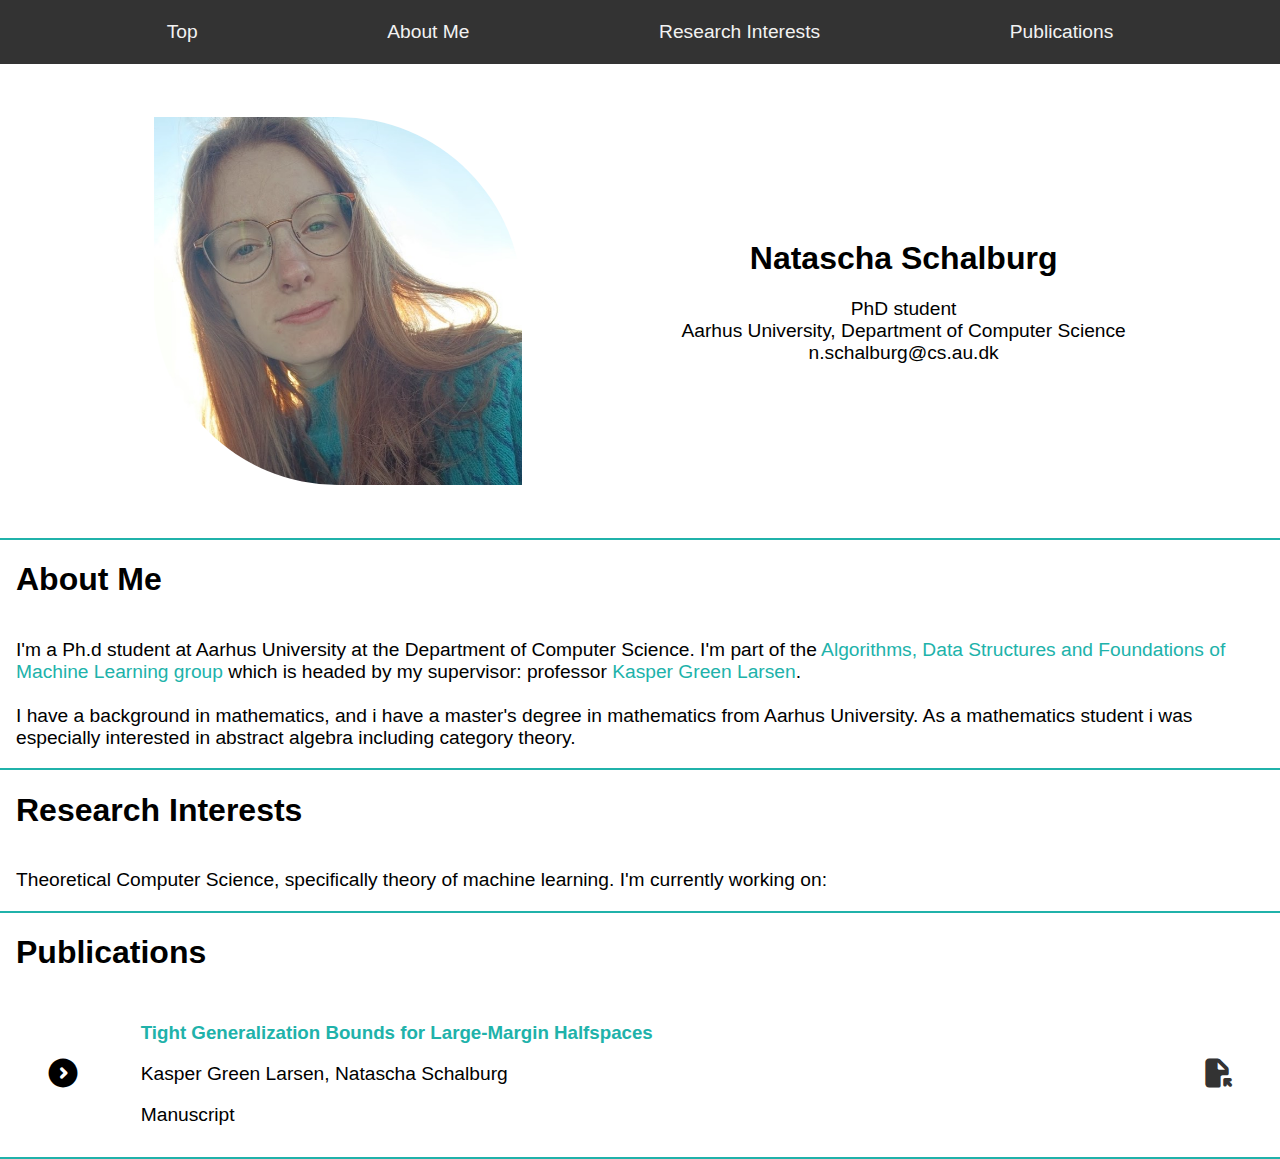
==== index.html @ 7327331d "added hidden abstract" ====
<!DOCTYPE html>
<html>
<head>
<meta name="viewport" content="width=device-width, initial-scale=1">
<link rel="stylesheet" href="https://cdnjs.cloudflare.com/ajax/libs/font-awesome/4.7.0/css/font-awesome.min.css">
<link rel="stylesheet" href="https://fonts.googleapis.com/css2?family=Material+Symbols+Rounded:opsz,wght,FILL,GRAD@20..48,100..700,0..1,-50..200&amp;display=block">
<style>
  .material-symbols-rounded {
    font-variation-settings:
    'FILL' 1,
    'wght' 400,
    'GRAD' 200,
    'opsz' 24
  }
</style>
<style>
body {
  margin: 0;
  font-family: Arial, Helvetica, sans-serif;
  display: flex;
  flex-direction: column;
  align-items: stretch;
  background-color: white;
}

.topnav {
  overflow: hidden;
  background-color: #333;
  display: flex;
  flex-direction: row;
  flex-wrap: nowrap;
  align-items: stretch;
  justify-content: space-evenly;
}

.topnav a {
  color: #f2f2f2;
  text-align: center;
  padding: 14px 16px;
  text-decoration: none;
  font-size: larger;
  transition: background-color .25s ease-in-out;
  border-radius: 14px 0px 14px 0px;
  margin: 7px;
}

.topnav a:hover {
  background-color: lightseagreen;
  color: #333;
}

.topnav .icon {
  display: none;
}

@media screen and (max-width: 825px) {
  .topnav a:not(:first-child) {
    display: none;
  }
  .topnav a.icon {
    display: inline-flex;
  }
}

@media screen and (max-width: 825px) {
  .topnav.responsive {
    position: relative;
    flex-direction: column;
  }
  .topnav.responsive .icon {
    position: absolute;
    right: 0;
    top: 0;
  }
  .topnav.responsive a {
    text-align: left;
    display: flex;
    flex-direction: column;
  }
  .topnav {
    justify-content: space-between;
  }
}

p {
    font-size: larger;
  }
  
a {
text-decoration: none;
color: lightseagreen;
}

.iconLink {
  color: #333;
}

.container {
    padding-left: 16px;
    padding-right: 16px;
    display: inline-flex;
    flex-direction: column;
    flex-wrap: wrap;
    align-items: stretch;
    justify-content: space-around;
    align-content: stretch;
}

img {
  width: 23em;
  height: 23em;
  border-radius: 0% 50% 0% 50%;
  border: thick solid white;
}

hr {
  border: thin solid lightseagreen;
  margin: 0;
}

.paper {
  display: flex;
  flex-direction: row;
  justify-content: space-around;
  align-items: center;
}
</style>
</head>
<body>

<div class="topnav" id="myTopnav">
  <a href="https://nataschaschalburg.github.io/" class="active">Top</a>
  <a href="#AboutMe">About Me</a>
  <a href="#ResearchInterests">Research Interests</a>
  <a href="#Publications"> Publications</a>
  <a href="javascript:void(0);" class="icon" onclick="myFunction()">
    <i class="material-symbols-rounded" style="font-size: larger;">menu</i>
  </a>
</div>

<div id="banner" class="container" style="flex-direction: row; justify-content: space-evenly; align-items: center; padding: 0; margin: 3em 0;">
  <img src="Natascharedigeret.jpg"></img>
  <div class="BannerDescription" style="text-align: center; border: thick solid white;">
    <h1>Natascha Schalburg</h1>
    <p>
      PhD student
      <br>
      Aarhus University, Department of Computer Science
      <br>
      n.schalburg@cs.au.dk
    </p>
  </div>
</div>
<hr>

<div id="AboutMe" class="container">
  <h1>About Me</h1>
  <p>
    I'm a Ph.d student at Aarhus University at the Department of Computer Science. I'm part of the <a href="https://cs.au.dk/research/algorithms-data-structures-and-foundations-of-machine-learning">Algorithms, Data Structures and Foundations of Machine Learning group</a>
    which is headed by my supervisor: professor <a href="https://cs.au.dk/~larsen/">Kasper Green Larsen</a>.
    <br> <!-- hvad er beskrivelsen for min stilling...--> 
    <br> I have a background in mathematics, and i have a master's degree in mathematics from Aarhus University. As a mathematics student i was especially interested in abstract algebra including category theory.
  </p>    <!-- Cv link? -->
</div>

<hr>
<div id="ResearchInterests" class="container">
  <h1>Research Interests</h1>
  <p>
    Theoretical Computer Science, specifically theory of machine learning. I'm currently working on: 
  </p>
</div>

<hr>
<div id="Publications" class="container">
  <h1>Publications</h1>
  <div class="paper">
    <div class="list marker">
      <span class="material-symbols-rounded" style="font-size: xx-large" onclick="showAbstract()" id="icon">
        expand_circle_right
      </span>
    </div>
    <div style="width: 80%;">
      <h3 style="color: lightseagreen;">Tight Generalization Bounds for Large-Margin Halfspaces</h3>
      <p>Kasper Green Larsen, Natascha Schalburg</p>
      <p>Manuscript</p>
    </div>
    <div class="icons">
      <a href="Papers/Tight Generalization Bounds for Large-Margin Halfspaces.pdf" class="iconLink">
        <span class="material-symbols-rounded" style="font-size: xx-large;">
        file_open
        </span>
      </a>
    </div>
    <div id="abstract" style="display: none;">
      <p>
        We prove the first generalization bound for large-margin halfspaces that is asymptotically tight in the tradeoff between the margin, the fraction of training points with the given margin, the failure probability and the number of training points.
      </p>
    </div>
  </div>
</div>

<hr>
<div id="teaching" class="container" style="display: none;">
  <h1>Teaching</h1>
</div>

<script>
function myFunction() {
  var x = document.getElementById("myTopnav");
  if (x.className === "topnav") {
    x.className += " responsive";
  } else {
    x.className = "topnav";
  }
}
</script>
<script>
  function showAbstract(){
    var icon = document.getElementById("icon") ;
    var abst = document.getElementById("abstract") ;
      if (icon.innerHTML === "expand_circle_right") {
        icon.innerHTML = "expand_circle_down";
        abst.style.display = "";
      } else {
        icon.innerHTML = "expand_circle_right";
        abst.style.display = "none"
      }
    
  }
  </script>

</body>
</html>
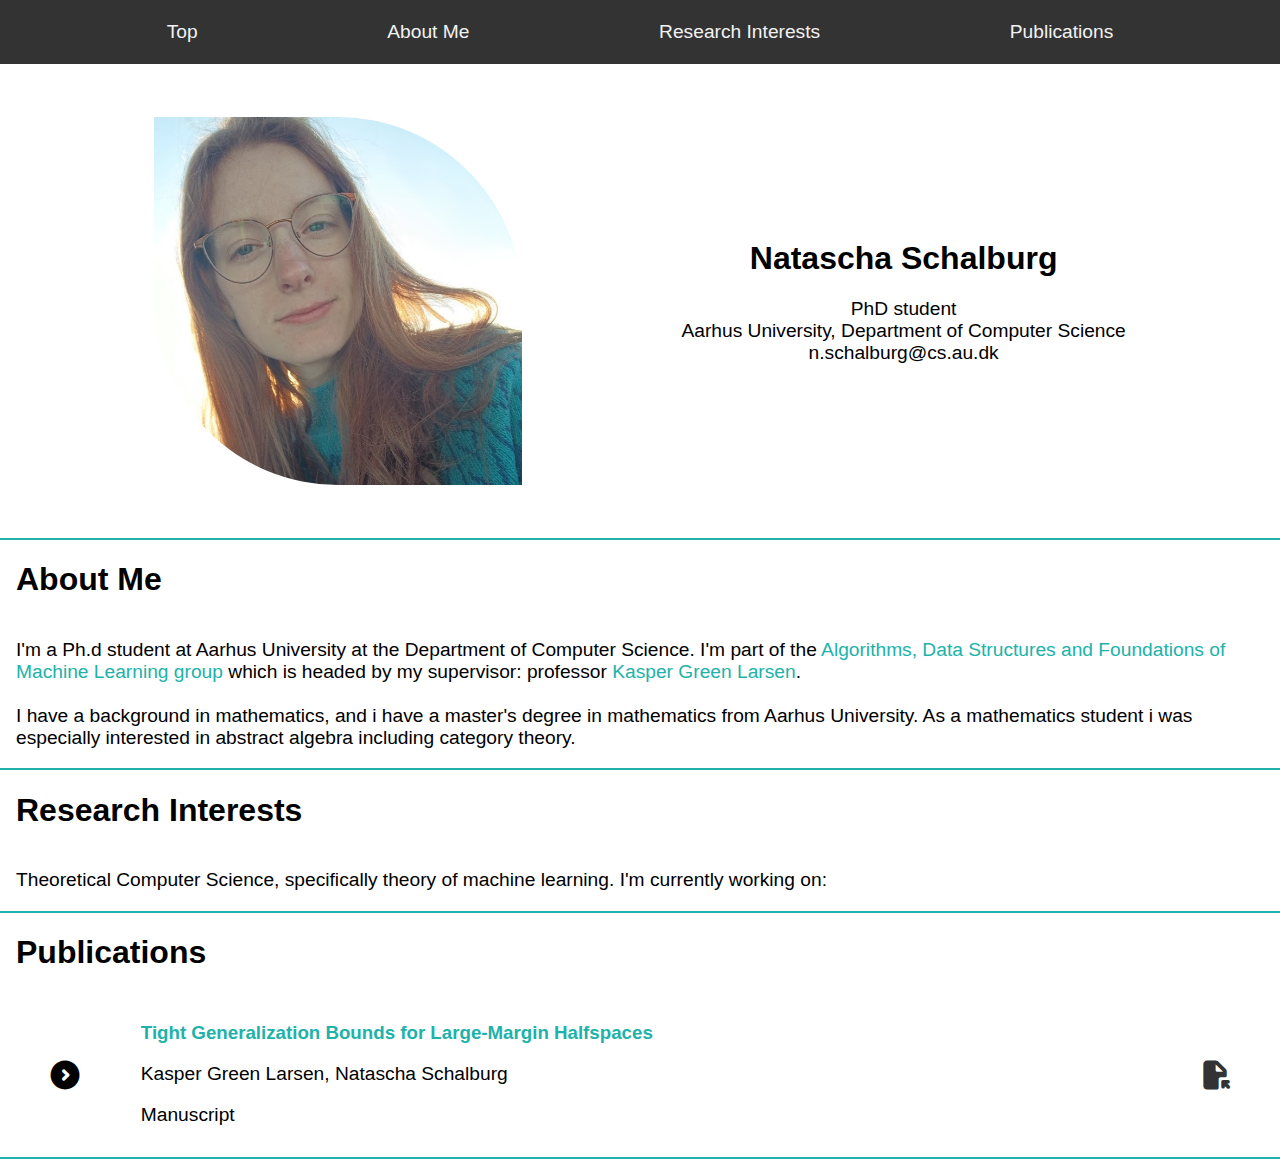
==== commit c56991aa: "added hovers to link icons" ====
--- a/index.html
+++ b/index.html
@@ -124,6 +124,20 @@
   justify-content: space-around;
   align-items: center;
 }
+
+.abstract {
+  font-style: oblique;
+  color: #333;
+  padding: 0 1em;
+}
+
+span {
+  border: 7px solid #ffffff00;
+}
+
+span:hover {
+  background-color: #20b2aa36;
+}
 </style>
 </head>
 <body>
@@ -176,26 +190,24 @@
   <h1>Publications</h1>
   <div class="paper">
     <div class="list marker">
-      <span class="material-symbols-rounded" style="font-size: xx-large" onclick="showAbstract()" id="icon">
+      <span class="material-symbols-rounded" style="font-size: xx-large; border-radius: 0 50% 0 50%;" onclick="showAbstract()" id="icon">
         expand_circle_right
       </span>
     </div>
     <div style="width: 80%;">
       <h3 style="color: lightseagreen;">Tight Generalization Bounds for Large-Margin Halfspaces</h3>
+      <p class="abstract" id="abstract" style="display: none;">
+        We prove the first generalization bound for large-margin halfspaces that is asymptotically tight in the tradeoff between the margin, the fraction of training points with the given margin, the failure probability and the number of training points.
+      </p>
       <p>Kasper Green Larsen, Natascha Schalburg</p>
       <p>Manuscript</p>
     </div>
     <div class="icons">
       <a href="Papers/Tight Generalization Bounds for Large-Margin Halfspaces.pdf" class="iconLink">
-        <span class="material-symbols-rounded" style="font-size: xx-large;">
+        <span class="material-symbols-rounded" style="font-size: xx-large; border-radius: 50% 0 50% 0;">
         file_open
         </span>
       </a>
-    </div>
-    <div id="abstract" style="display: none;">
-      <p>
-        We prove the first generalization bound for large-margin halfspaces that is asymptotically tight in the tradeoff between the margin, the fraction of training points with the given margin, the failure probability and the number of training points.
-      </p>
     </div>
   </div>
 </div>
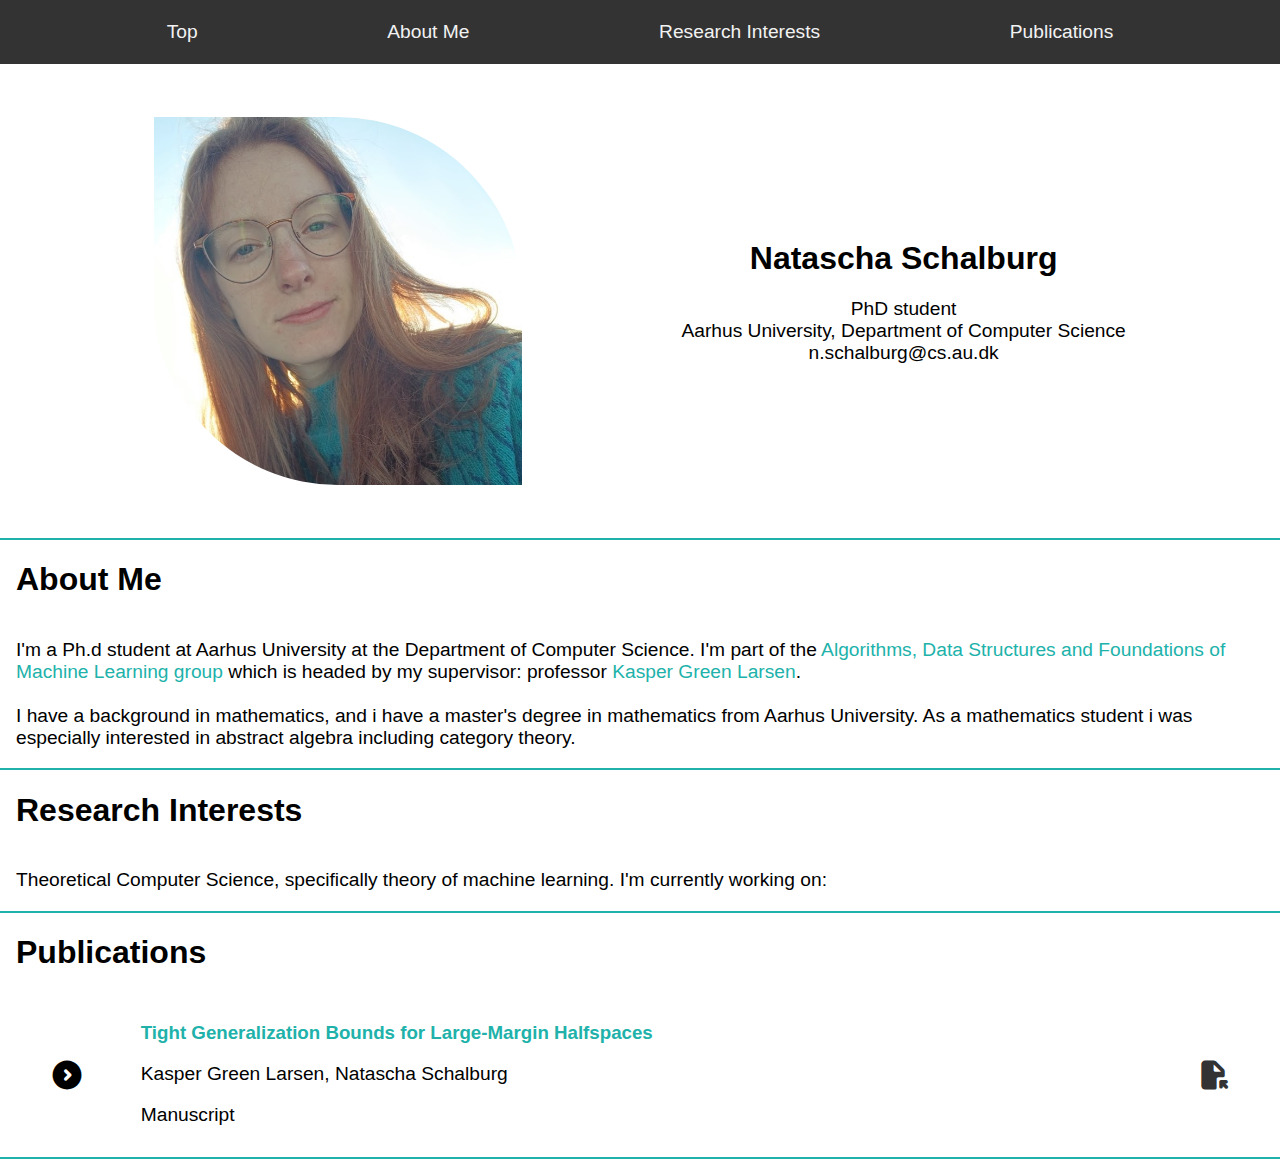
==== commit 0a8ecec0: "bordersize" ====
--- a/index.html
+++ b/index.html
@@ -132,7 +132,7 @@
 }
 
 span {
-  border: 7px solid #ffffff00;
+  border: 12px solid #ffffff00;
 }
 
 span:hover {
@@ -190,9 +190,7 @@
   <h1>Publications</h1>
   <div class="paper">
     <div class="list marker">
-      <span class="material-symbols-rounded" style="font-size: xx-large; border-radius: 0 50% 0 50%;" onclick="showAbstract()" id="icon">
-        expand_circle_right
-      </span>
+      <span class="material-symbols-rounded" style="font-size: xx-large; border-radius: 0 50% 0 50%;" onclick="showAbstract()" id="icon">expand_circle_right</span>
     </div>
     <div style="width: 80%;">
       <h3 style="color: lightseagreen;">Tight Generalization Bounds for Large-Margin Halfspaces</h3>
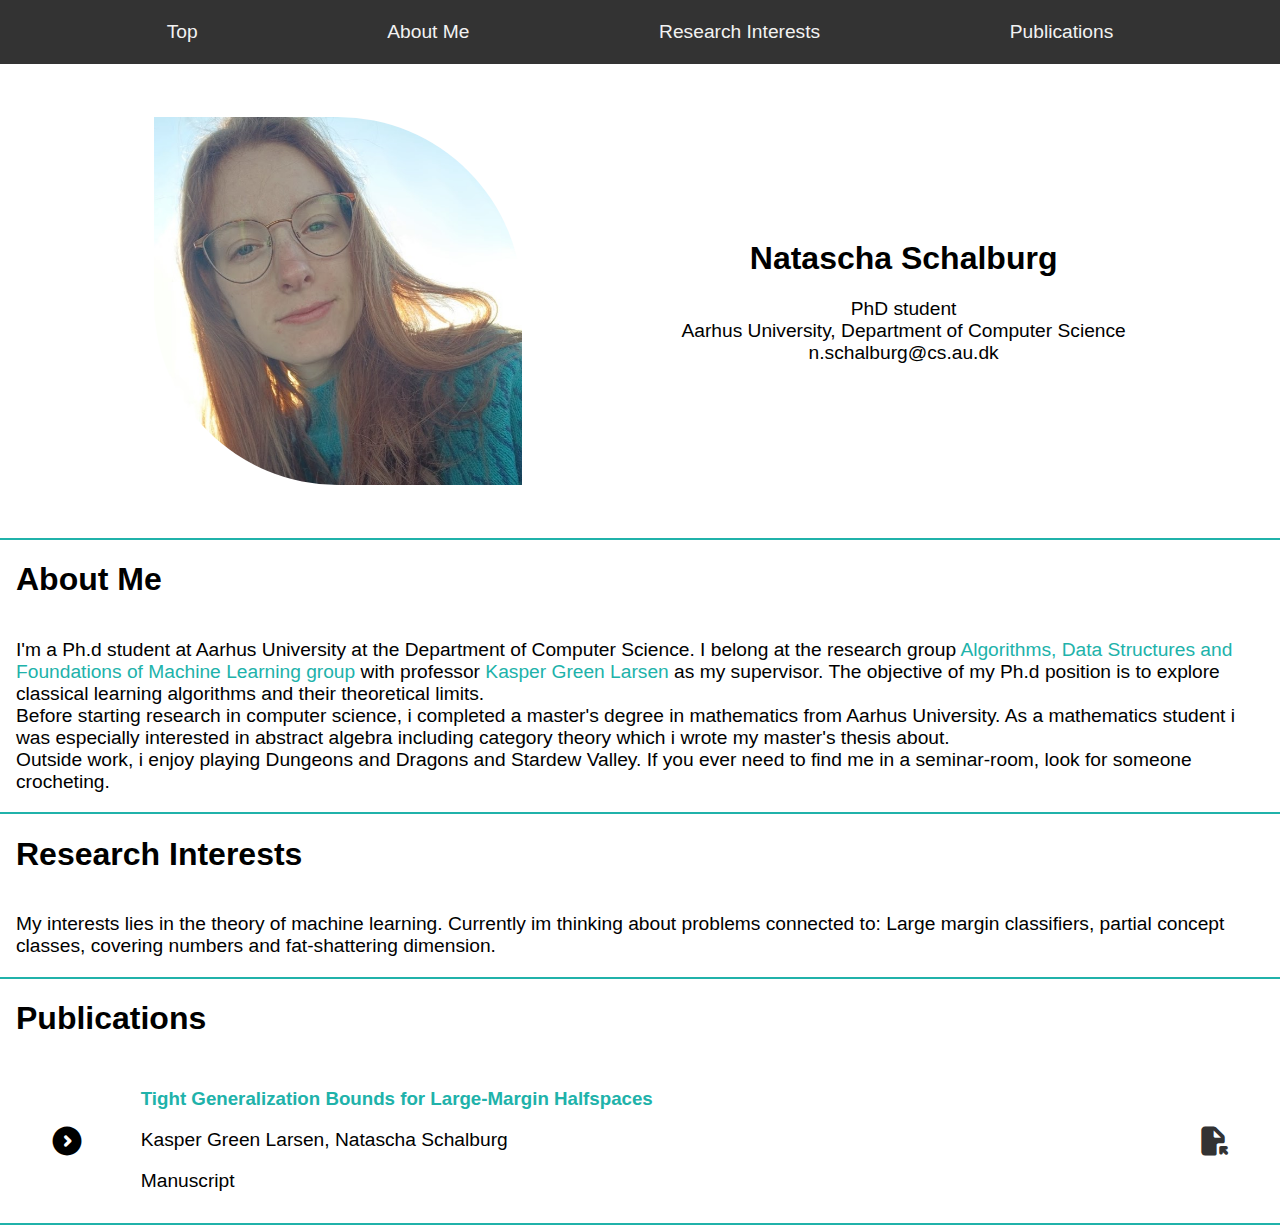
==== commit 26e10d50: "updated text" ====
--- a/index.html
+++ b/index.html
@@ -170,10 +170,10 @@
 <div id="AboutMe" class="container">
   <h1>About Me</h1>
   <p>
-    I'm a Ph.d student at Aarhus University at the Department of Computer Science. I'm part of the <a href="https://cs.au.dk/research/algorithms-data-structures-and-foundations-of-machine-learning">Algorithms, Data Structures and Foundations of Machine Learning group</a>
-    which is headed by my supervisor: professor <a href="https://cs.au.dk/~larsen/">Kasper Green Larsen</a>.
-    <br> <!-- hvad er beskrivelsen for min stilling...--> 
-    <br> I have a background in mathematics, and i have a master's degree in mathematics from Aarhus University. As a mathematics student i was especially interested in abstract algebra including category theory.
+    I'm a Ph.d student at Aarhus University at the Department of Computer Science. I belong at the research group <a href="https://cs.au.dk/research/algorithms-data-structures-and-foundations-of-machine-learning">Algorithms, Data Structures and Foundations of Machine Learning group</a>
+    with professor <a href="https://cs.au.dk/~larsen/">Kasper Green Larsen</a> as my supervisor. The objective of my Ph.d position is to explore classical learning algorithms and their theoretical limits.
+    <br> Before starting research in computer science, i completed a master's degree in mathematics from Aarhus University. As a mathematics student i was especially interested in abstract algebra including category theory which i wrote my master's thesis about.
+    <br> Outside work, i enjoy playing Dungeons and Dragons and Stardew Valley. If you ever need to find me in a seminar-room, look for someone crocheting. 
   </p>    <!-- Cv link? -->
 </div>
 
@@ -181,7 +181,7 @@
 <div id="ResearchInterests" class="container">
   <h1>Research Interests</h1>
   <p>
-    Theoretical Computer Science, specifically theory of machine learning. I'm currently working on: 
+    My interests lies in the theory of machine learning. Currently im thinking about problems connected to: Large margin classifiers, partial concept classes, covering numbers and fat-shattering dimension.
   </p>
 </div>
 
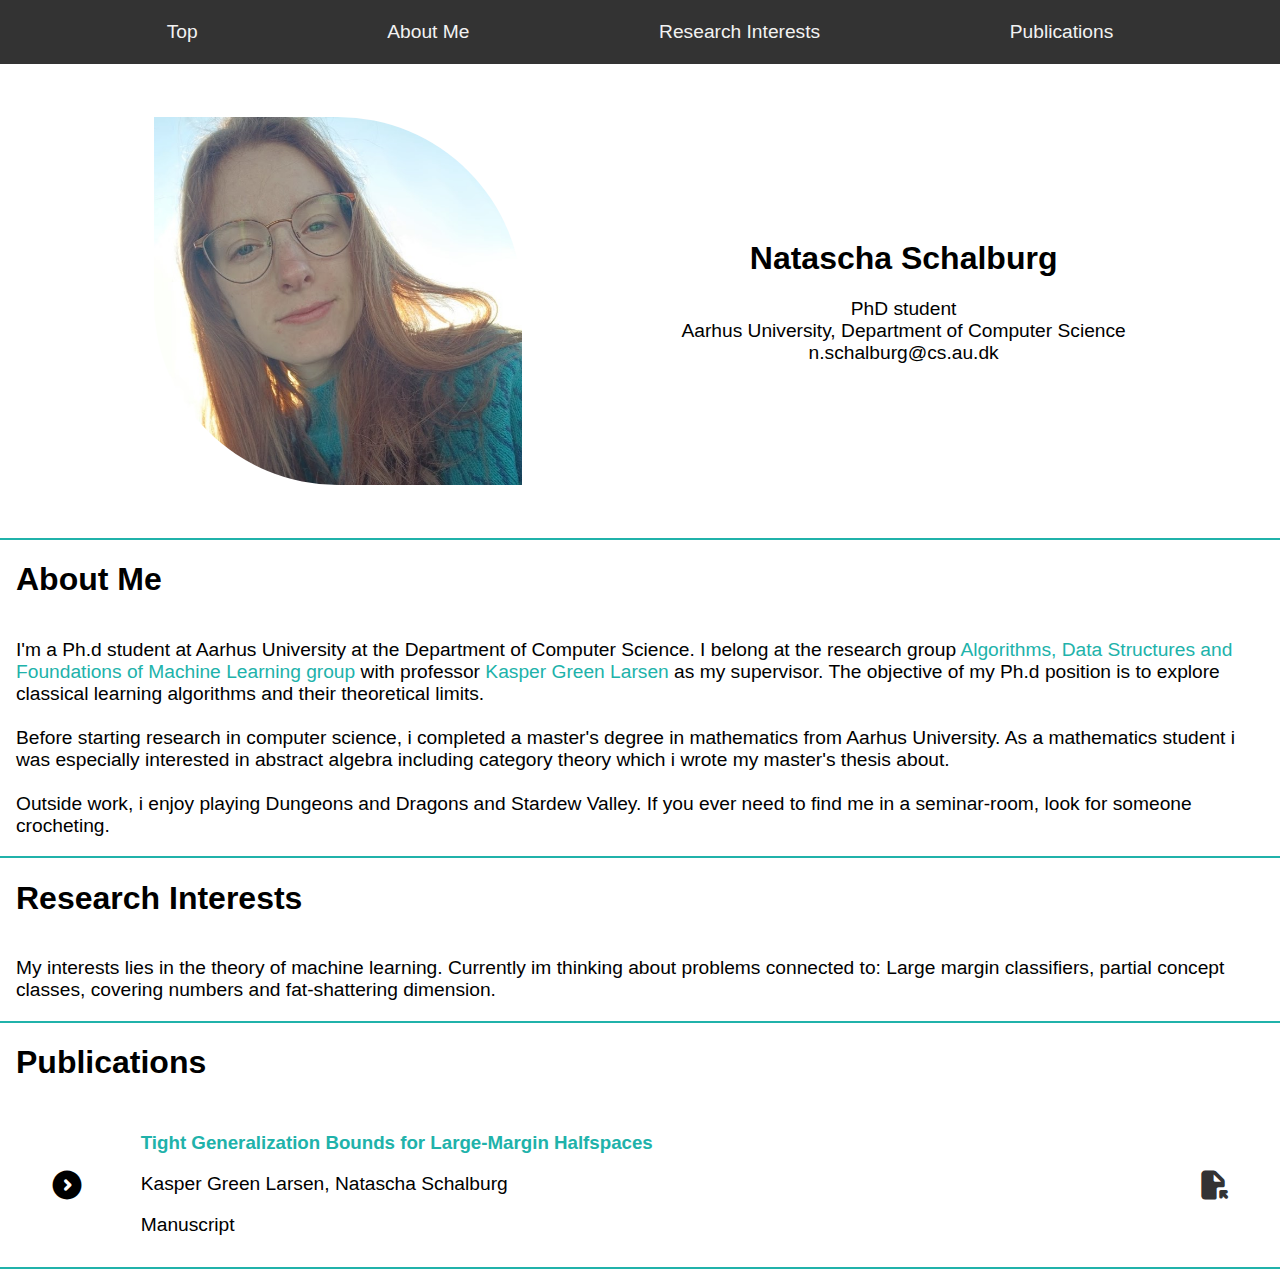
==== commit e84b3d96: "added line break in About Me" ====
--- a/index.html
+++ b/index.html
@@ -172,8 +172,8 @@
   <p>
     I'm a Ph.d student at Aarhus University at the Department of Computer Science. I belong at the research group <a href="https://cs.au.dk/research/algorithms-data-structures-and-foundations-of-machine-learning">Algorithms, Data Structures and Foundations of Machine Learning group</a>
     with professor <a href="https://cs.au.dk/~larsen/">Kasper Green Larsen</a> as my supervisor. The objective of my Ph.d position is to explore classical learning algorithms and their theoretical limits.
-    <br> Before starting research in computer science, i completed a master's degree in mathematics from Aarhus University. As a mathematics student i was especially interested in abstract algebra including category theory which i wrote my master's thesis about.
-    <br> Outside work, i enjoy playing Dungeons and Dragons and Stardew Valley. If you ever need to find me in a seminar-room, look for someone crocheting. 
+    <br><br> Before starting research in computer science, i completed a master's degree in mathematics from Aarhus University. As a mathematics student i was especially interested in abstract algebra including category theory which i wrote my master's thesis about.
+    <br><br> Outside work, i enjoy playing Dungeons and Dragons and Stardew Valley. If you ever need to find me in a seminar-room, look for someone crocheting. 
   </p>    <!-- Cv link? -->
 </div>
 
